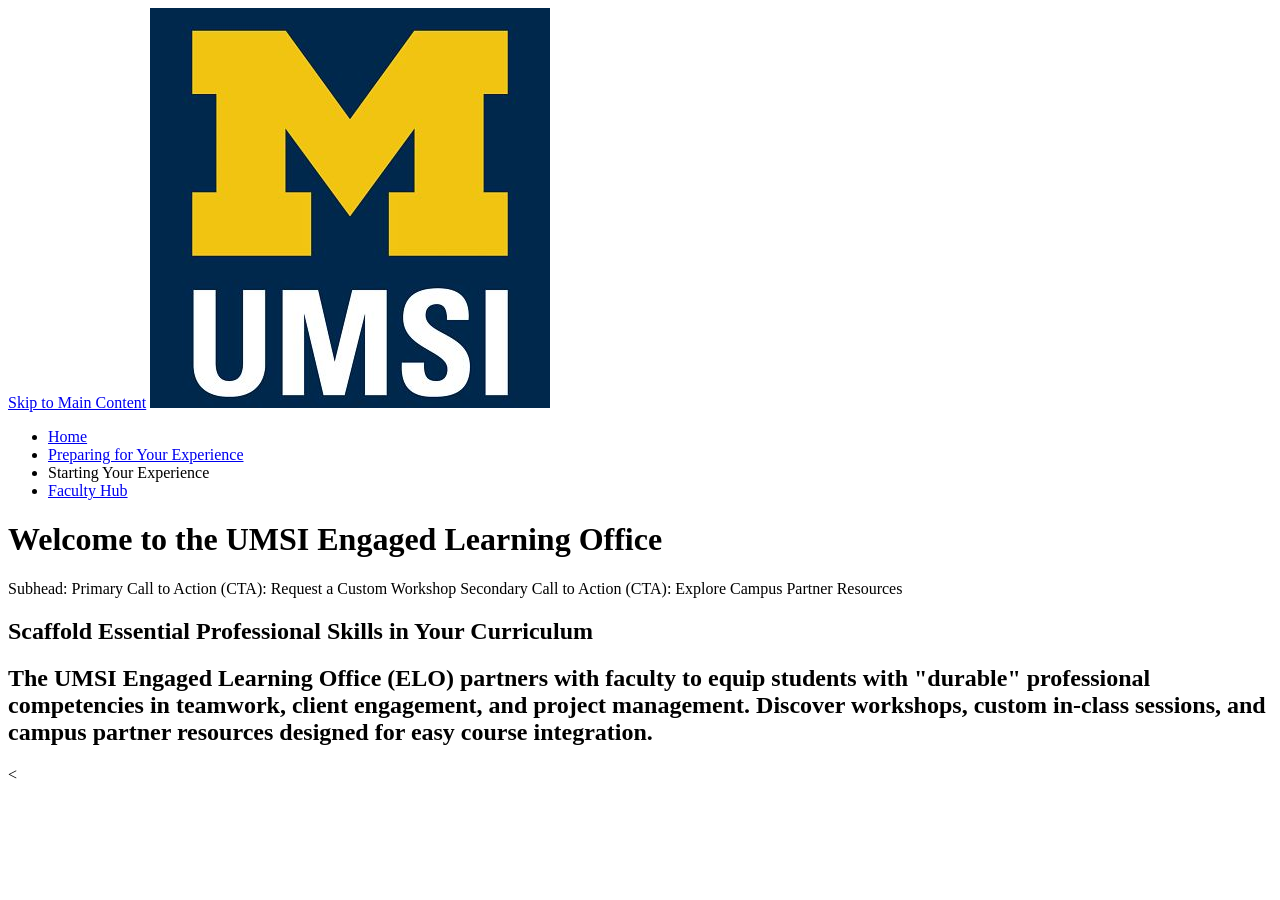
==== faculty.html @ 00170b78 "added faculty.html Started the faculty.html code, currently working on the hero section." ====
<!DOCTYPE html>
<html lang="en">
<head>
    <meta charset="UTF-8">
    <meta name="viewport" content="width=device-width, initial-scale=1.0">
    <title>Faculty Hub: Integrating Engaged Learning into Your Course</title>
</head>
<body>
    <header>
  <a href = "#main">Skip to Main Content</a>
        <img src="images/UMSI_signature_vertical_informal_solidblue.jpg" alt="UMSI Logo">
        <nav>
            <ul>
                <li><a href = "index.html">Home</a></li>
                <li><a href = "prep.html">Preparing for Your Experience</a></li>
                <li><a>Starting Your Experience</a></li>
                <li><a href = "faculty.html">Faculty Hub</a></li>
            </ul>
        </nav>
    <h1>Welcome to the UMSI Engaged Learning Office</h1>

    </header>
Subhead: 
Primary Call to Action (CTA): Request a Custom Workshop
Secondary Call to Action (CTA): Explore Campus Partner Resources

    <section>
        <h1>
            Scaffold Essential Professional Skills in Your Curriculum
        </h1>
        <h2>The UMSI Engaged Learning Office (ELO) partners with faculty to equip students with "durable" professional competencies in teamwork, client engagement, and project management. Discover workshops, custom in-class sessions, and campus partner resources designed for easy course integration.
        </h2>
        <
    </section>
</body>
</html>
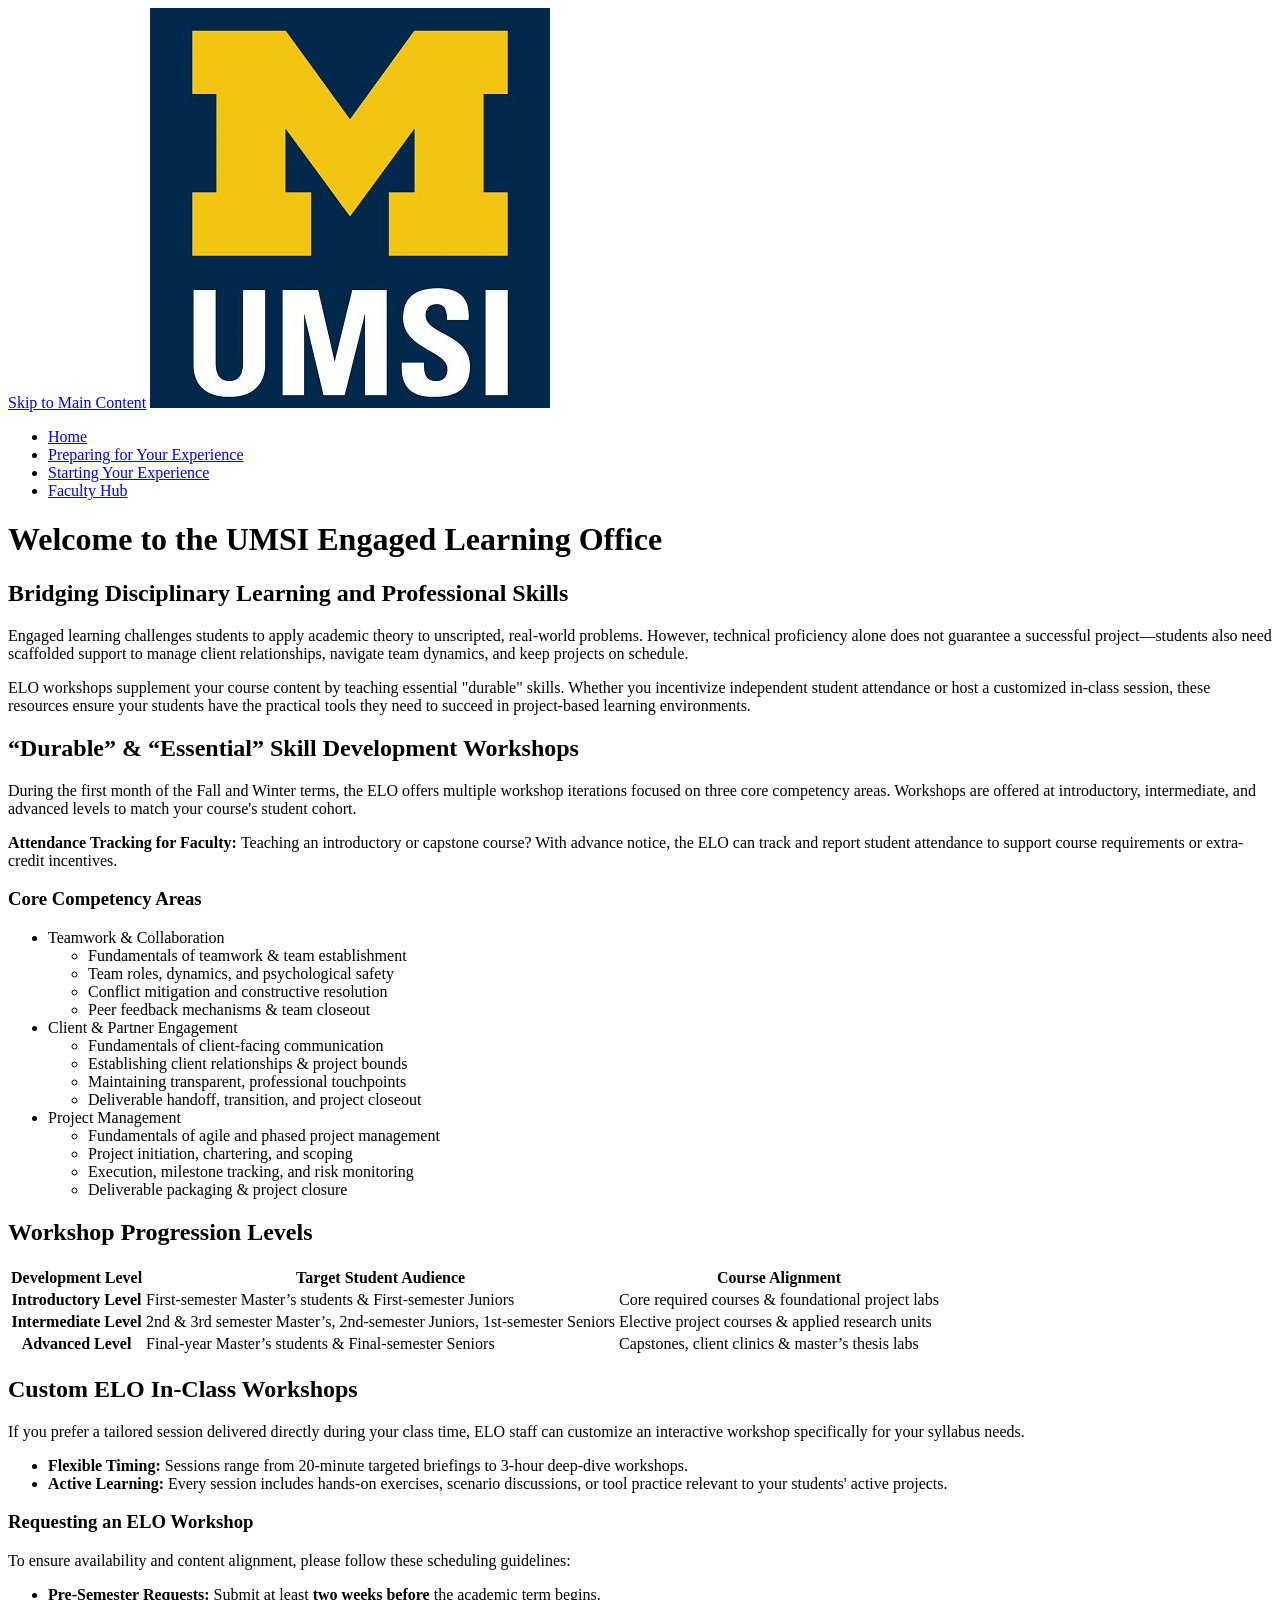
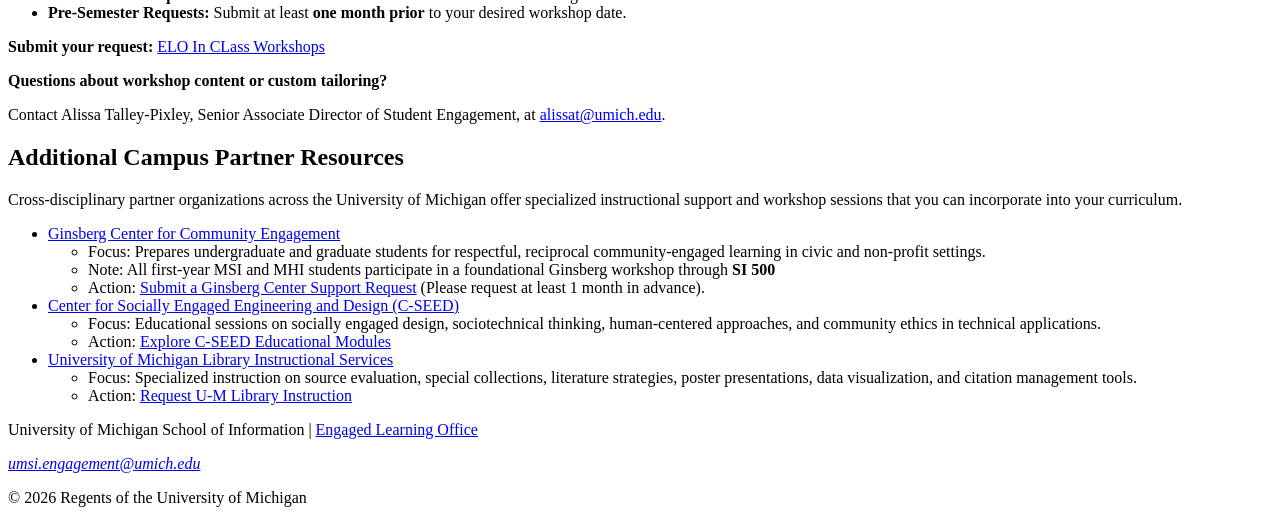
==== commit 7c3bc19b: "Implemented text only of 4 pages Needs images on prep, start, and faculty. Text should be overall sh" ====
--- a/faculty.html
+++ b/faculty.html
@@ -13,24 +13,140 @@
             <ul>
                 <li><a href = "index.html">Home</a></li>
                 <li><a href = "prep.html">Preparing for Your Experience</a></li>
-                <li><a>Starting Your Experience</a></li>
+                <li><a href = "start.html">Starting Your Experience</a></li>
                 <li><a href = "faculty.html">Faculty Hub</a></li>
             </ul>
         </nav>
     <h1>Welcome to the UMSI Engaged Learning Office</h1>
-
     </header>
-Subhead: 
-Primary Call to Action (CTA): Request a Custom Workshop
-Secondary Call to Action (CTA): Explore Campus Partner Resources
+<main id="main">
 
     <section>
-        <h1>
-            Scaffold Essential Professional Skills in Your Curriculum
-        </h1>
-        <h2>The UMSI Engaged Learning Office (ELO) partners with faculty to equip students with "durable" professional competencies in teamwork, client engagement, and project management. Discover workshops, custom in-class sessions, and campus partner resources designed for easy course integration.
-        </h2>
-        <
+        <h2>Bridging Disciplinary Learning and Professional Skills</h2>
+        <p>Engaged learning challenges students to apply academic theory to unscripted, real-world problems. However, technical proficiency alone does not guarantee a successful project—students also need scaffolded support to manage client relationships, navigate team dynamics, and keep projects on schedule.
+        </p>
+        <p>ELO workshops supplement your course content by teaching essential "durable" skills. Whether you incentivize independent student attendance or host a customized in-class session, these resources ensure your students have the practical tools they need to succeed in project-based learning environments.</p>
     </section>
+
+    <section>
+        <h2>“Durable” & “Essential” Skill Development Workshops</h2>
+
+        <p>During the first month of the Fall and Winter terms, the ELO offers multiple workshop iterations focused on three core competency areas. Workshops are offered at introductory, intermediate, and advanced levels to match your course's student cohort.
+        </p>
+        <p><strong>Attendance Tracking for Faculty: </strong>Teaching an introductory or capstone course? With advance notice, the ELO can track and report student attendance to support course requirements or extra-credit incentives.
+        </p>
+
+        <h3>Core Competency Areas</h3>
+        <ul>
+            <li>Teamwork & Collaboration
+                <ul>
+                    <li>Fundamentals of teamwork & team establishment</li>
+                    <li>Team roles, dynamics, and psychological safety</li>
+                    <li>Conflict mitigation and constructive resolution</li>
+                    <li>Peer feedback mechanisms & team closeout</li>
+                </ul>
+            </li>
+            <li>Client & Partner Engagement
+                <ul>
+                    <li>Fundamentals of client-facing communication</li>
+                    <li>Establishing client relationships & project bounds</li>
+                    <li>Maintaining transparent, professional touchpoints</li>
+                    <li>Deliverable handoff, transition, and project closeout</li>
+                </ul>
+            </li>
+            <li>Project Management
+                <ul>
+                    <li>Fundamentals of agile and phased project management</li>
+                    <li>Project initiation, chartering, and scoping</li>
+                    <li>Execution, milestone tracking, and risk monitoring</li>
+                    <li>Deliverable packaging & project closure</li>
+                </ul>
+            </li>
+        </ul>
+    </section>
+
+    <section>
+        <h2>Workshop Progression Levels</h2>
+        <table>
+        <thead>
+          <tr>
+            <th scope="col">Development Level</th>
+            <th scope="col">Target Student Audience</th>
+            <th scope="col">Course Alignment</th>
+          </tr>
+        </thead>
+
+        <tbody>
+          <tr>
+            <th scope="row">Introductory Level</th>
+            <td>First-semester Master’s students & First-semester Juniors</td>
+            <td>Core required courses & foundational project labs</td>
+          </tr>
+
+          <tr>
+            <th scope="row">Intermediate Level</th>
+            <td>2nd & 3rd semester Master’s, 2nd-semester Juniors, 1st-semester Seniors</td>
+            <td>Elective project courses & applied research units</td>
+          </tr>
+          <tr>
+            <th scope="row">Advanced Level</th>
+            <td>Final-year Master’s students & Final-semester Seniors</td>
+            <td>Capstones, client clinics & master’s thesis labs</td>
+          </tr>
+        </tbody>
+      </table>
+    </section>
+
+    <section>
+        <h2>Custom ELO In-Class Workshops</h2>
+        <p>If you prefer a tailored session delivered directly during your class time, ELO staff can customize an interactive workshop specifically for your syllabus needs.</p>
+        <uL>
+            <li><strong>Flexible Timing: </strong>Sessions range from 20-minute targeted briefings to 3-hour deep-dive workshops.</li>
+            <li><strong>Active Learning: </strong>Every session includes hands-on exercises, scenario discussions, or tool practice relevant to your students' active projects.</li>
+        </uL>
+        <h3>Requesting an ELO Workshop</h3>
+        <p>To ensure availability and content alignment, please follow these scheduling guidelines:</p>
+        <uL>
+            <li><strong>Pre-Semester Requests: </strong>Submit at least <strong>two weeks before</strong> the academic term begins.</li>
+            <li><strong>Pre-Semester Requests: </strong>Submit at least <strong>one month prior</strong> to your desired workshop date.</li>
+        </uL>
+
+        <p><strong>Submit your request: </strong><a href ="https://umsi.info/elo-workshops">ELO In CLass Workshops</a></p>
+        <p><strong>Questions about workshop content or custom tailoring?</strong></p>
+        <p>Contact Alissa Talley-Pixley, Senior Associate Director of Student Engagement, at <a href="mailto:alissat@umich.edu">alissat@umich.edu</a>.</p>
+    </section>
+
+    <section>
+        <h2>Additional Campus Partner Resources</h2>
+        <p>Cross-disciplinary partner organizations across the University of Michigan offer specialized instructional support and workshop sessions that you can incorporate into your curriculum.</p>
+        <ul>
+            <li><a href ="https://ginsberg.umich.edu/">Ginsberg Center for Community Engagement</a></li>
+            <ul>
+                <li>Focus: Prepares undergraduate and graduate students for respectful, reciprocal community-engaged learning in civic and non-profit settings.</li>
+                <li>Note: All first-year MSI and MHI students participate in a foundational Ginsberg workshop through <strong>SI 500</strong></li>
+                <li>Action: <a href ="https://ginsberg.umich.edu/">Submit a Ginsberg Center Support Request</a> (Please request at least 1 month in advance).</li>
+            </ul>
+            <li><a href ="https://csed.engin.umich.edu/">Center for Socially Engaged Engineering and Design (C-SEED)</a></li>
+            <ul>
+                <li>Focus: Educational sessions on socially engaged design, sociotechnical thinking, human-centered approaches, and community ethics in technical applications.</li>
+                <li>Action: <a href ="https://www.google.com/search?q=https://cseed.engin.umich.edu">Explore C-SEED Educational Modules</a></li>
+            </ul>
+            <li><a href ="https://www.lib.umich.edu/research-and-scholarship/instruction-and-course-support/">University of Michigan Library Instructional Services</a></li>
+            <ul>
+                <li>Focus: Specialized instruction on source evaluation, special collections, literature strategies, poster presentations, data visualization, and citation management tools.</li>
+                <li>Action: <a href ="https://www.google.com/search?q=https://www.lib.umich.edu/services-and-spaces/instructors">Request U-M Library Instruction</a></li>
+            </ul>
+        </ul>
+    </section>
+    </main>
+
+    <!-- Content taken & modified from UMGPT with the prompt, "for the same content write me some intro content and resources for a prep page using the ELO content below" - this was after I had asked for content for the home page. " UMGPT. (2026). UMGPT ( GPT-5.6 Sol September 7th version) [Large language model]. -->
+     <footer>
+        <p>University of Michigan School of Information | <a href="https://www.si.umich.edu/programs/engaged-learning/about-engaged-learning-office">Engaged Learning Office </a></p>
+      <address>
+        <a href="mailto:umsi.engagement@umich.edu">umsi.engagement@umich.edu</a>
+      </address>
+      <p>&copy; 2026 Regents of the University of Michigan</p>
+    </footer>
 </body>
 </html>
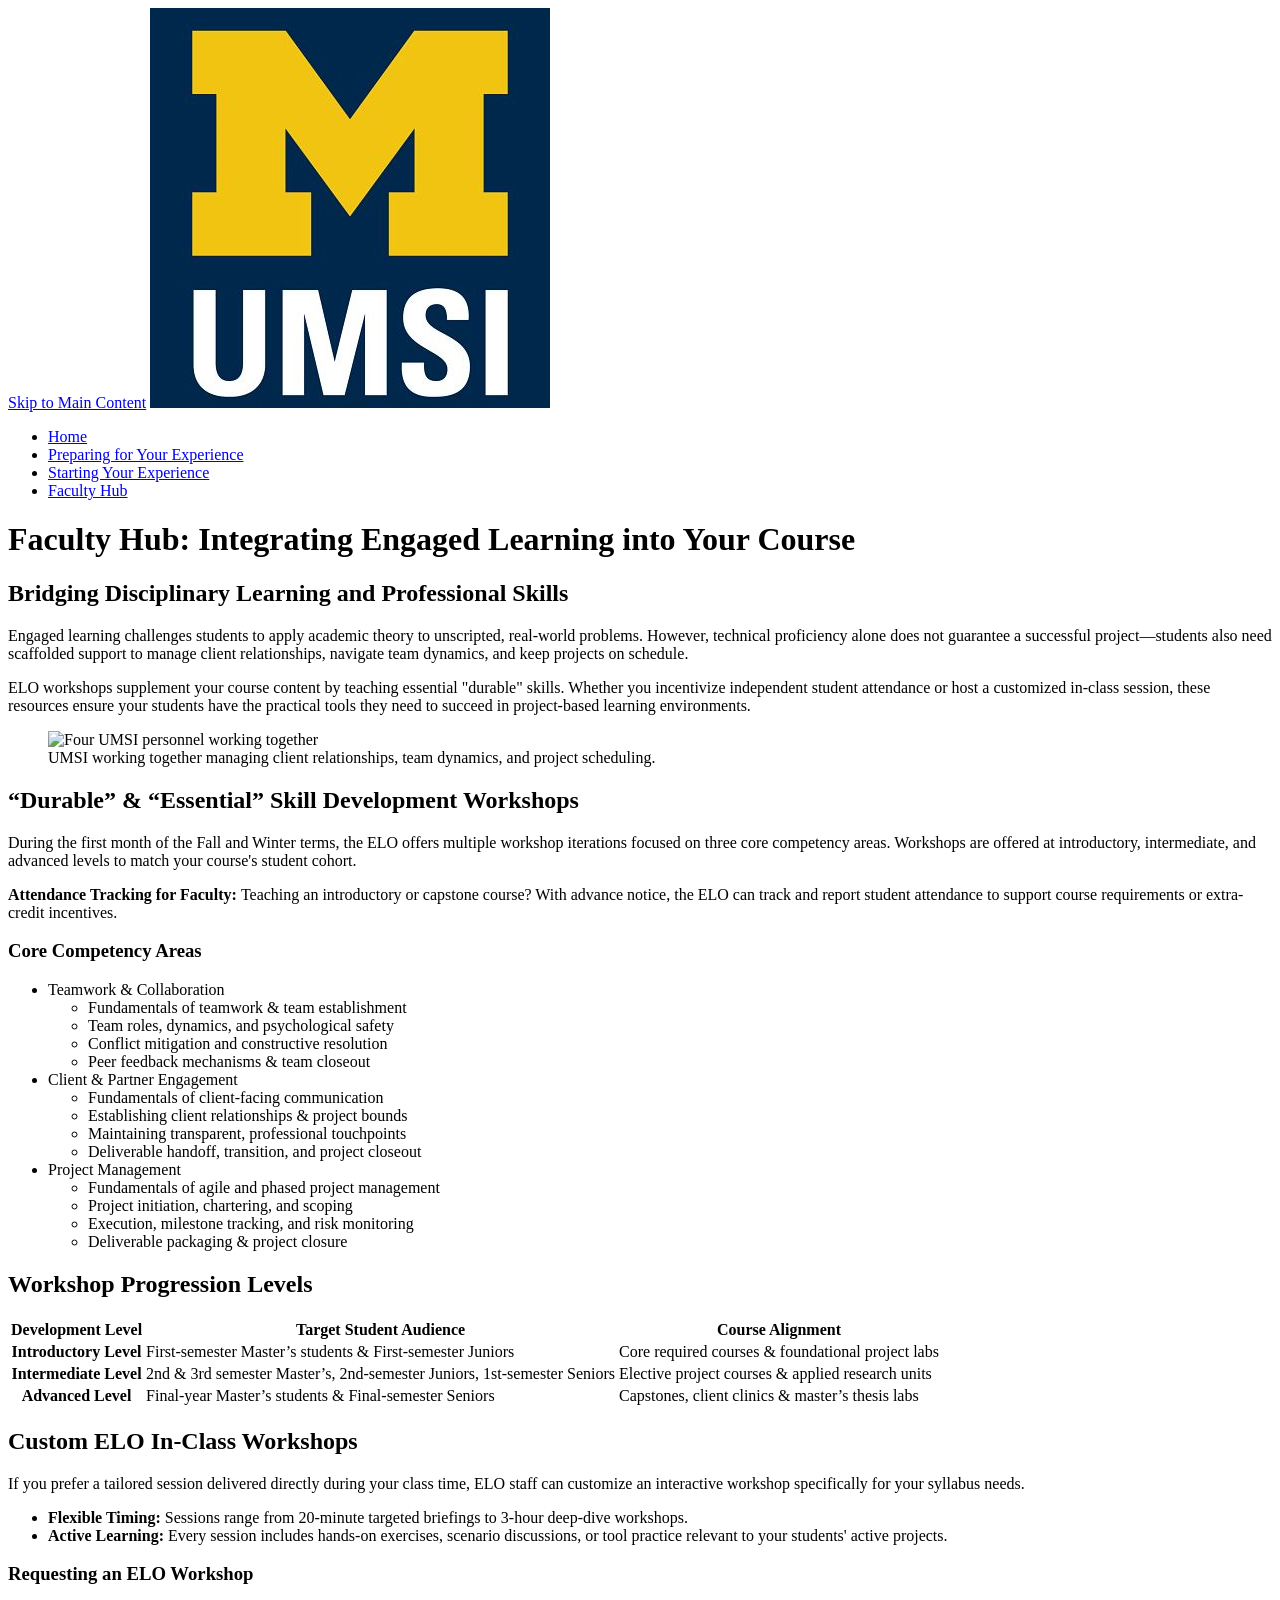
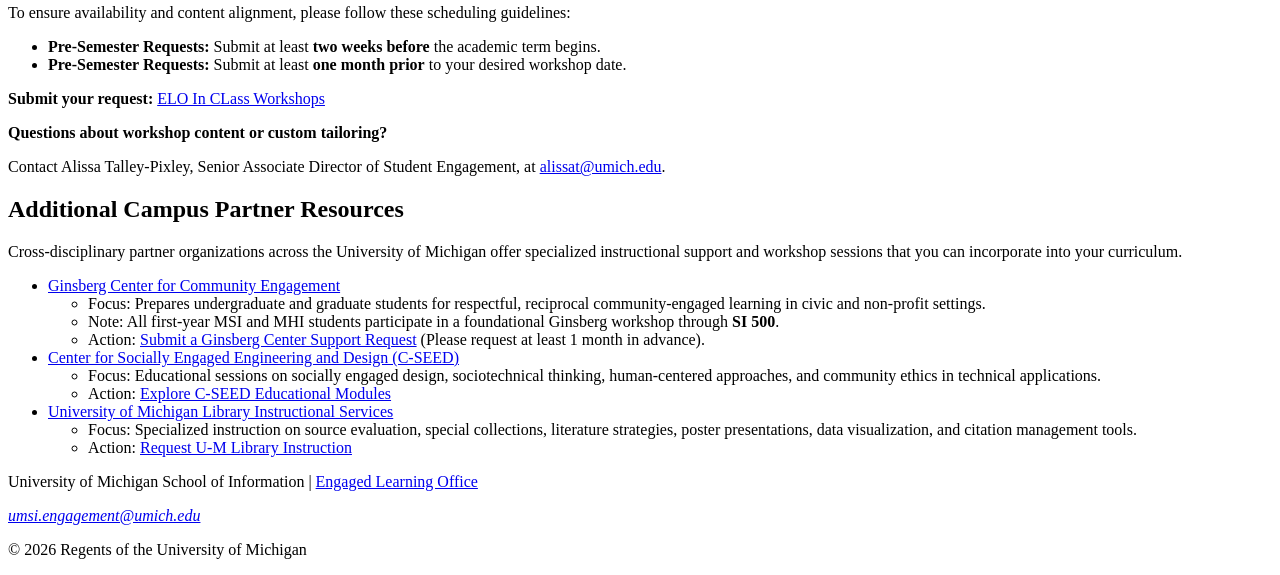
==== commit e56b3278: "Added images, and fixed some accessibility Fixed sublist code, and wave is good. aXe is throwing you" ====
--- a/faculty.html
+++ b/faculty.html
@@ -3,7 +3,7 @@
 <head>
     <meta charset="UTF-8">
     <meta name="viewport" content="width=device-width, initial-scale=1.0">
-    <title>Faculty Hub: Integrating Engaged Learning into Your Course</title>
+    <title>Faculty Hub</title>
 </head>
 <body>
     <header>
@@ -17,7 +17,7 @@
                 <li><a href = "faculty.html">Faculty Hub</a></li>
             </ul>
         </nav>
-    <h1>Welcome to the UMSI Engaged Learning Office</h1>
+    <h1>Faculty Hub: Integrating Engaged Learning into Your Course</h1>
     </header>
 <main id="main">
 
@@ -26,6 +26,17 @@
         <p>Engaged learning challenges students to apply academic theory to unscripted, real-world problems. However, technical proficiency alone does not guarantee a successful project—students also need scaffolded support to manage client relationships, navigate team dynamics, and keep projects on schedule.
         </p>
         <p>ELO workshops supplement your course content by teaching essential "durable" skills. Whether you incentivize independent student attendance or host a customized in-class session, these resources ensure your students have the practical tools they need to succeed in project-based learning environments.</p>
+
+        <figure>
+            <img
+            src="image/UMSI_ASBChineseAmericanMuseumChicago_2026_03.jpg"
+            alt="Four UMSI personnel working together"
+            width="1200"
+            height="800">
+            <figcaption>
+                UMSI working together managing client relationships, team dynamics, and project scheduling.
+            </figcaption>
+        </figure>
     </section>
 
     <section>
@@ -100,16 +111,16 @@
     <section>
         <h2>Custom ELO In-Class Workshops</h2>
         <p>If you prefer a tailored session delivered directly during your class time, ELO staff can customize an interactive workshop specifically for your syllabus needs.</p>
-        <uL>
+        <ul>
             <li><strong>Flexible Timing: </strong>Sessions range from 20-minute targeted briefings to 3-hour deep-dive workshops.</li>
             <li><strong>Active Learning: </strong>Every session includes hands-on exercises, scenario discussions, or tool practice relevant to your students' active projects.</li>
-        </uL>
+        </ul>
         <h3>Requesting an ELO Workshop</h3>
         <p>To ensure availability and content alignment, please follow these scheduling guidelines:</p>
-        <uL>
+        <ul>
             <li><strong>Pre-Semester Requests: </strong>Submit at least <strong>two weeks before</strong> the academic term begins.</li>
             <li><strong>Pre-Semester Requests: </strong>Submit at least <strong>one month prior</strong> to your desired workshop date.</li>
-        </uL>
+        </ul>
 
         <p><strong>Submit your request: </strong><a href ="https://umsi.info/elo-workshops">ELO In CLass Workshops</a></p>
         <p><strong>Questions about workshop content or custom tailoring?</strong></p>
@@ -117,25 +128,31 @@
     </section>
 
     <section>
-        <h2>Additional Campus Partner Resources</h2>
-        <p>Cross-disciplinary partner organizations across the University of Michigan offer specialized instructional support and workshop sessions that you can incorporate into your curriculum.</p>
-        <ul>
-            <li><a href ="https://ginsberg.umich.edu/">Ginsberg Center for Community Engagement</a></li>
+    <h2>Additional Campus Partner Resources</h2>
+    <p>Cross-disciplinary partner organizations across the University of Michigan offer specialized instructional support and workshop sessions that you can incorporate into your curriculum.</p>
+    <ul>
+        <li>
+            <a href="https://ginsberg.umich.edu/">Ginsberg Center for Community Engagement</a>
             <ul>
                 <li>Focus: Prepares undergraduate and graduate students for respectful, reciprocal community-engaged learning in civic and non-profit settings.</li>
-                <li>Note: All first-year MSI and MHI students participate in a foundational Ginsberg workshop through <strong>SI 500</strong></li>
-                <li>Action: <a href ="https://ginsberg.umich.edu/">Submit a Ginsberg Center Support Request</a> (Please request at least 1 month in advance).</li>
+                <li>Note: All first-year MSI and MHI students participate in a foundational Ginsberg workshop through <strong>SI 500</strong>.</li>
+                <li>Action: <a href="https://ginsberg.umich.edu/">Submit a Ginsberg Center Support Request</a> (Please request at least 1 month in advance).</li>
             </ul>
-            <li><a href ="https://csed.engin.umich.edu/">Center for Socially Engaged Engineering and Design (C-SEED)</a></li>
+        </li>
+        <li>
+            <a href="https://csed.engin.umich.edu/">Center for Socially Engaged Engineering and Design (C-SEED)</a>
             <ul>
                 <li>Focus: Educational sessions on socially engaged design, sociotechnical thinking, human-centered approaches, and community ethics in technical applications.</li>
-                <li>Action: <a href ="https://www.google.com/search?q=https://cseed.engin.umich.edu">Explore C-SEED Educational Modules</a></li>
+                <li>Action: <a href="https://csed.engin.umich.edu/">Explore C-SEED Educational Modules</a></li>
             </ul>
-            <li><a href ="https://www.lib.umich.edu/research-and-scholarship/instruction-and-course-support/">University of Michigan Library Instructional Services</a></li>
+        </li>
+        <li>
+            <a href="https://www.lib.umich.edu/research-and-scholarship/instruction-and-course-support/">University of Michigan Library Instructional Services</a>
             <ul>
                 <li>Focus: Specialized instruction on source evaluation, special collections, literature strategies, poster presentations, data visualization, and citation management tools.</li>
-                <li>Action: <a href ="https://www.google.com/search?q=https://www.lib.umich.edu/services-and-spaces/instructors">Request U-M Library Instruction</a></li>
-            </ul>
+                <li>Action: <a href="https://www.lib.umich.edu/services-and-spaces/instructors">Request U-M Library Instruction</a></li>
+                </ul>
+            </li>
         </ul>
     </section>
     </main>
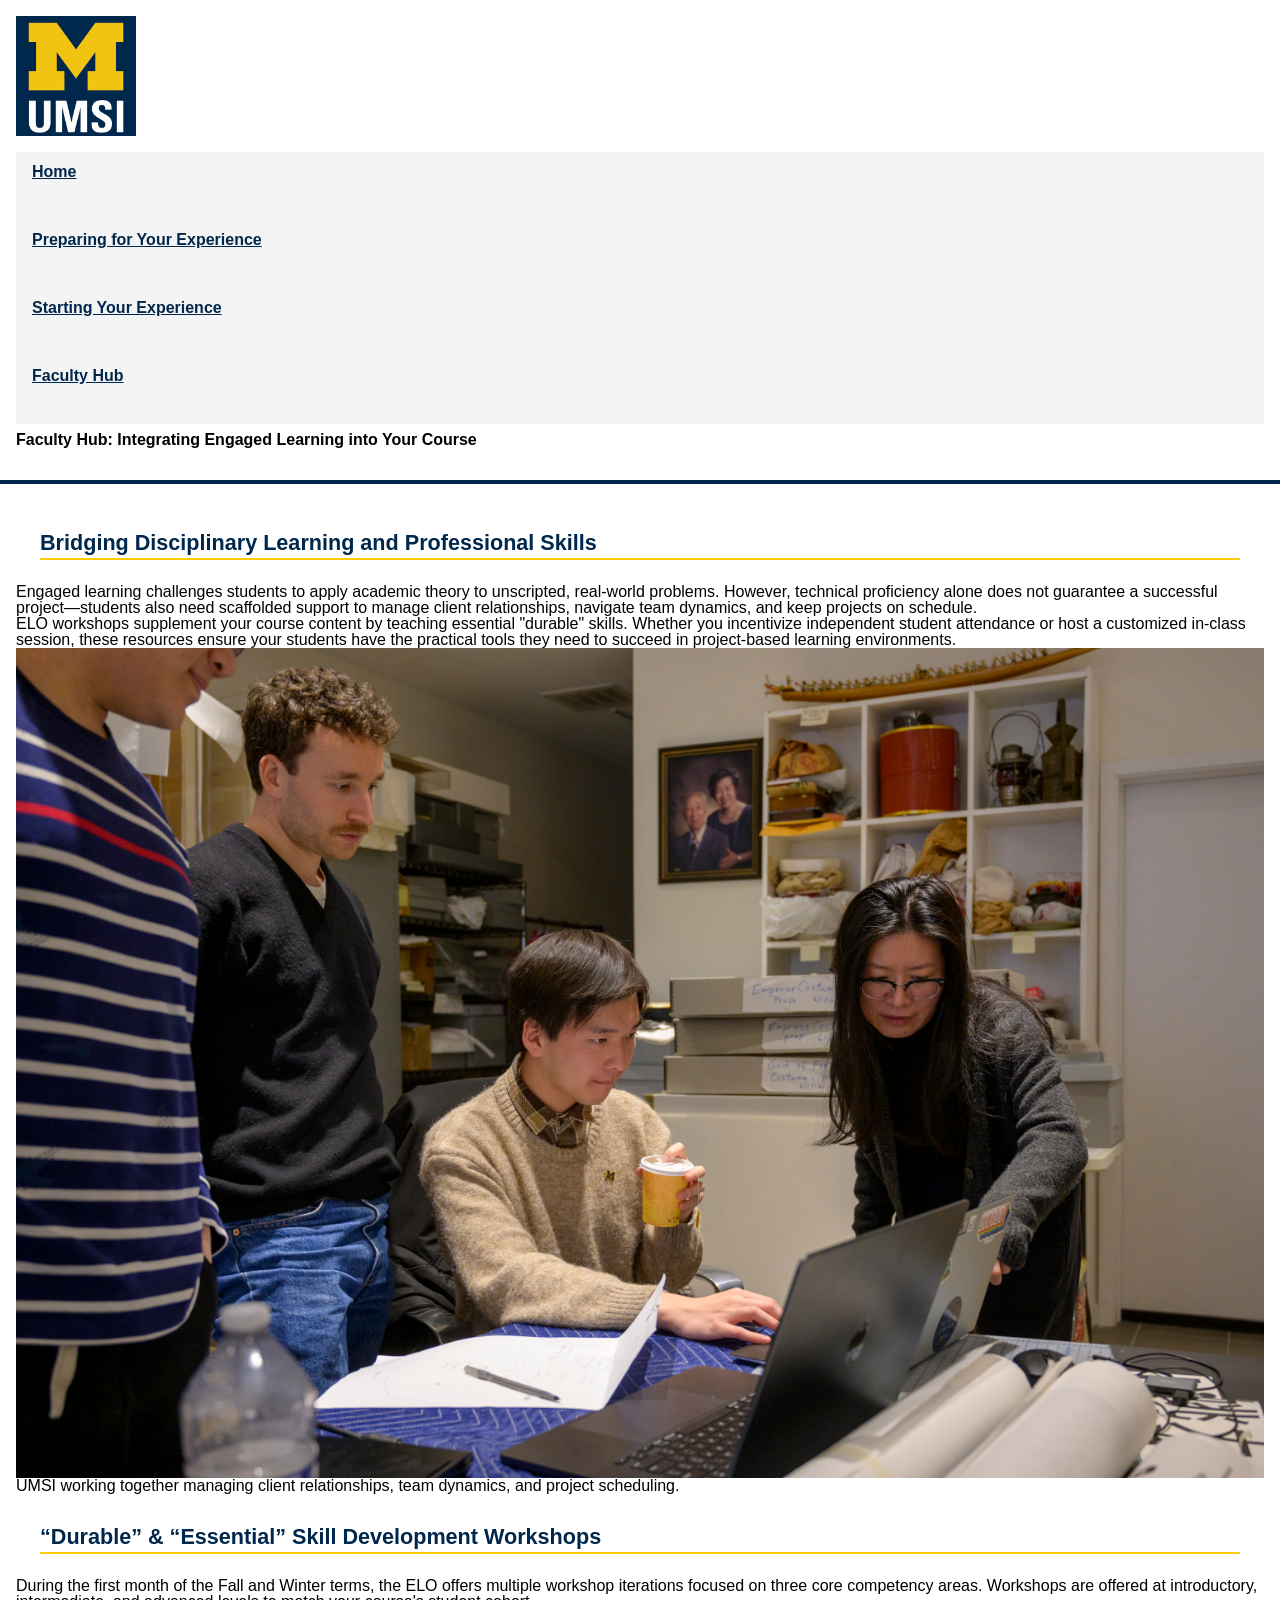
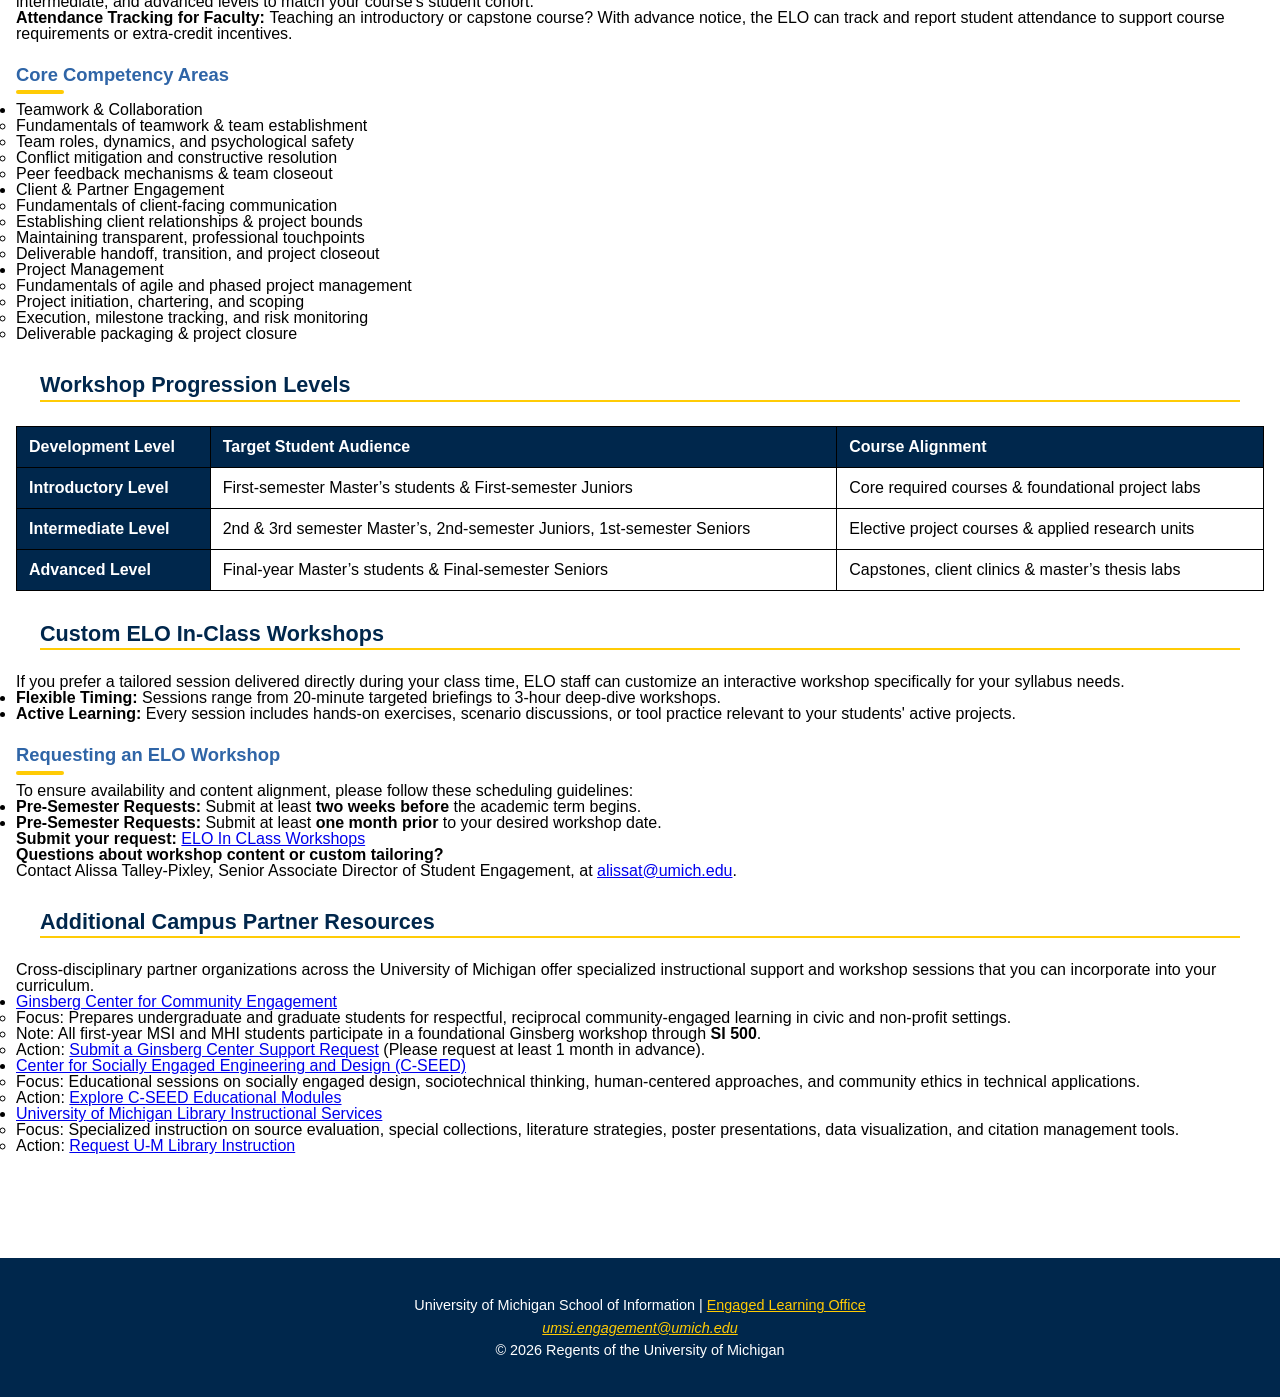
==== commit a917ffc6: "style + minor tweaks tweaks to index and faculty. and styled the website using a css. Flexible desig" ====
--- a/faculty.html
+++ b/faculty.html
@@ -4,6 +4,8 @@
     <meta charset="UTF-8">
     <meta name="viewport" content="width=device-width, initial-scale=1.0">
     <title>Faculty Hub</title>
+    <link rel="stylesheet" href="css/html5reset.css">
+    <link rel="stylesheet" href="css/style.css">
 </head>
 <body>
     <header>
@@ -29,10 +31,8 @@
 
         <figure>
             <img
-            src="image/UMSI_ASBChineseAmericanMuseumChicago_2026_03.jpg"
-            alt="Four UMSI personnel working together"
-            width="1200"
-            height="800">
+            src="images/UMSI_ASBChineseAmericanMuseumChicago_2026_03.jpg"
+            alt="Four UMSI personnel working together">
             <figcaption>
                 UMSI working together managing client relationships, team dynamics, and project scheduling.
             </figcaption>
--- a/css/style.css
+++ b/css/style.css
@@ -0,0 +1,155 @@
+nav a:hover{
+     border: 2px #ffcb05 dotted;
+}
+nav a:focus{
+     border: 2px #ffcb05 dotted;
+}
+
+a[href="#main"]{
+     position: absolute;
+     top: -65rem;
+     background-color: #00274c; /* Umich Blue*/
+     font-weight: bold;
+     color: #ffcb05; /* Michigan Maize */
+}
+
+a[href="#main"]:focus{
+     top: 0;
+}
+
+body {
+     font-size: 1rem;
+     font-family: Arial, Helvetica, sans-serif;
+     margin: 0;
+     padding: 0;
+}
+
+img, iframe {
+     max-width: 100%;
+     display: block;
+}
+
+header {
+     background-color: #ffffff;
+     border-bottom: #00274c solid 0.25rem;
+     padding: 1rem;
+}
+
+header img{
+     max-width: 120px;
+     margin-bottom: 1rem;
+}
+
+h1 {
+     font: 1.75rem #00274c;
+     margin: 0.5rem 0 1rem;
+}
+
+nav ul {
+     list-style: none;
+     padding: 0;
+     margin: 0;
+     display: flex;
+     flex-direction: column;
+}
+
+nav li a {
+     display: block;
+     padding: 0.75rem 1rem;
+     background-color: #f4f4f4;
+     color: #00274c;
+     min-height: 44px;
+     font-weight: bold;
+}
+
+nav li a:hover, nav li a:focus {
+     background-color: #00274c;
+     color: #ffffff;
+}
+
+main {
+     padding: 1.5rem 1rem;
+}
+
+section {
+     margin-bottom: 2rem;
+}
+
+h2 {
+     font-size: 1.35rem;
+     color: #00274c;
+     border-bottom: #ffcb05 0.125rem solid;
+     padding-bottom: 0.25rem;
+     margin: 1.5rem;
+}
+
+h3 {
+     font-size: 1.15rem;
+     color: #2f65a7; /* Secondary Arboretum Blue*/
+}
+
+h3 {
+    position: relative;
+    padding-bottom: 0.5rem;
+    margin-top: 1.5rem;
+}
+
+/* Creates a colored separator bar under every h3 */
+h3::after {
+    content: "";
+    display: block;
+    width: 3rem; /* Adjust length of the bar */
+    height: 0.25rem; /* Thickness of the bar */
+    background-color: #ffcb05; /* UM Maize accent color */
+    margin-top: 0.375rem;
+    border-radius: 2px;
+}
+
+.grid-container {
+     display: grid;
+     grid-template-columns: 1fr;
+     gap: 1.25rem;
+     margin: 1rem;
+}
+
+table {
+     width: 100%;
+     border-collapse: collapse;
+     gap: 1.25rem;
+     margin-top: 1rem;
+}
+
+th, td {
+     padding: 0.75rem;
+     border: 0.1rem solid #000000;
+     text-align: left;
+     font: 0.95rem;
+}
+
+th {
+     background-color: #00274c;
+     color: #ffffff;
+}
+
+footer {
+     background-color: #00274c;
+     color: #000000;
+     text-align: center;
+     padding: 2rem 1rem;
+     margin-top: 3rem;
+     font-size: 0.9rem;
+}
+
+footer p {
+     margin: 0.5rem 0;
+     color: #ffffff;
+}
+
+footer a{
+     color: #ffcb05;
+     text-decoration: underline;
+}
+
+footer a:focus, footer a:hover {
+     color: #ffffff;
+}
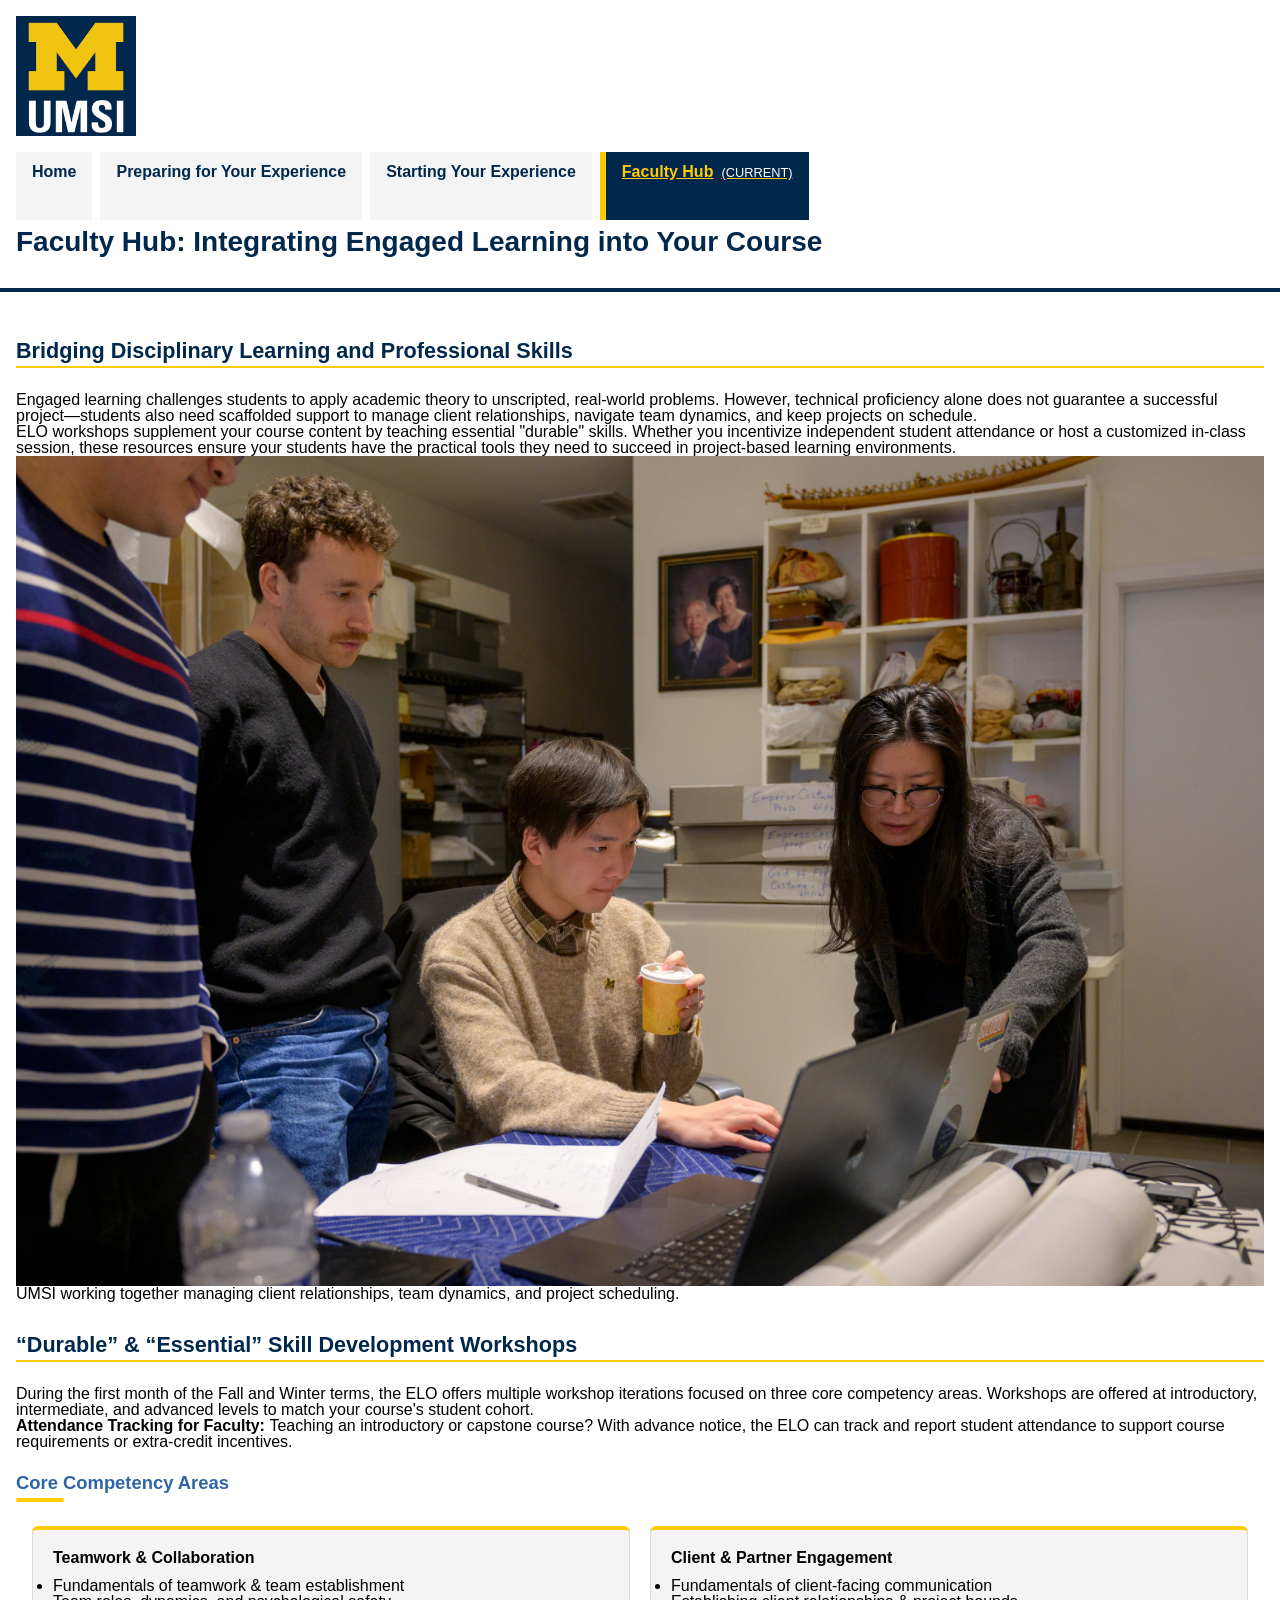
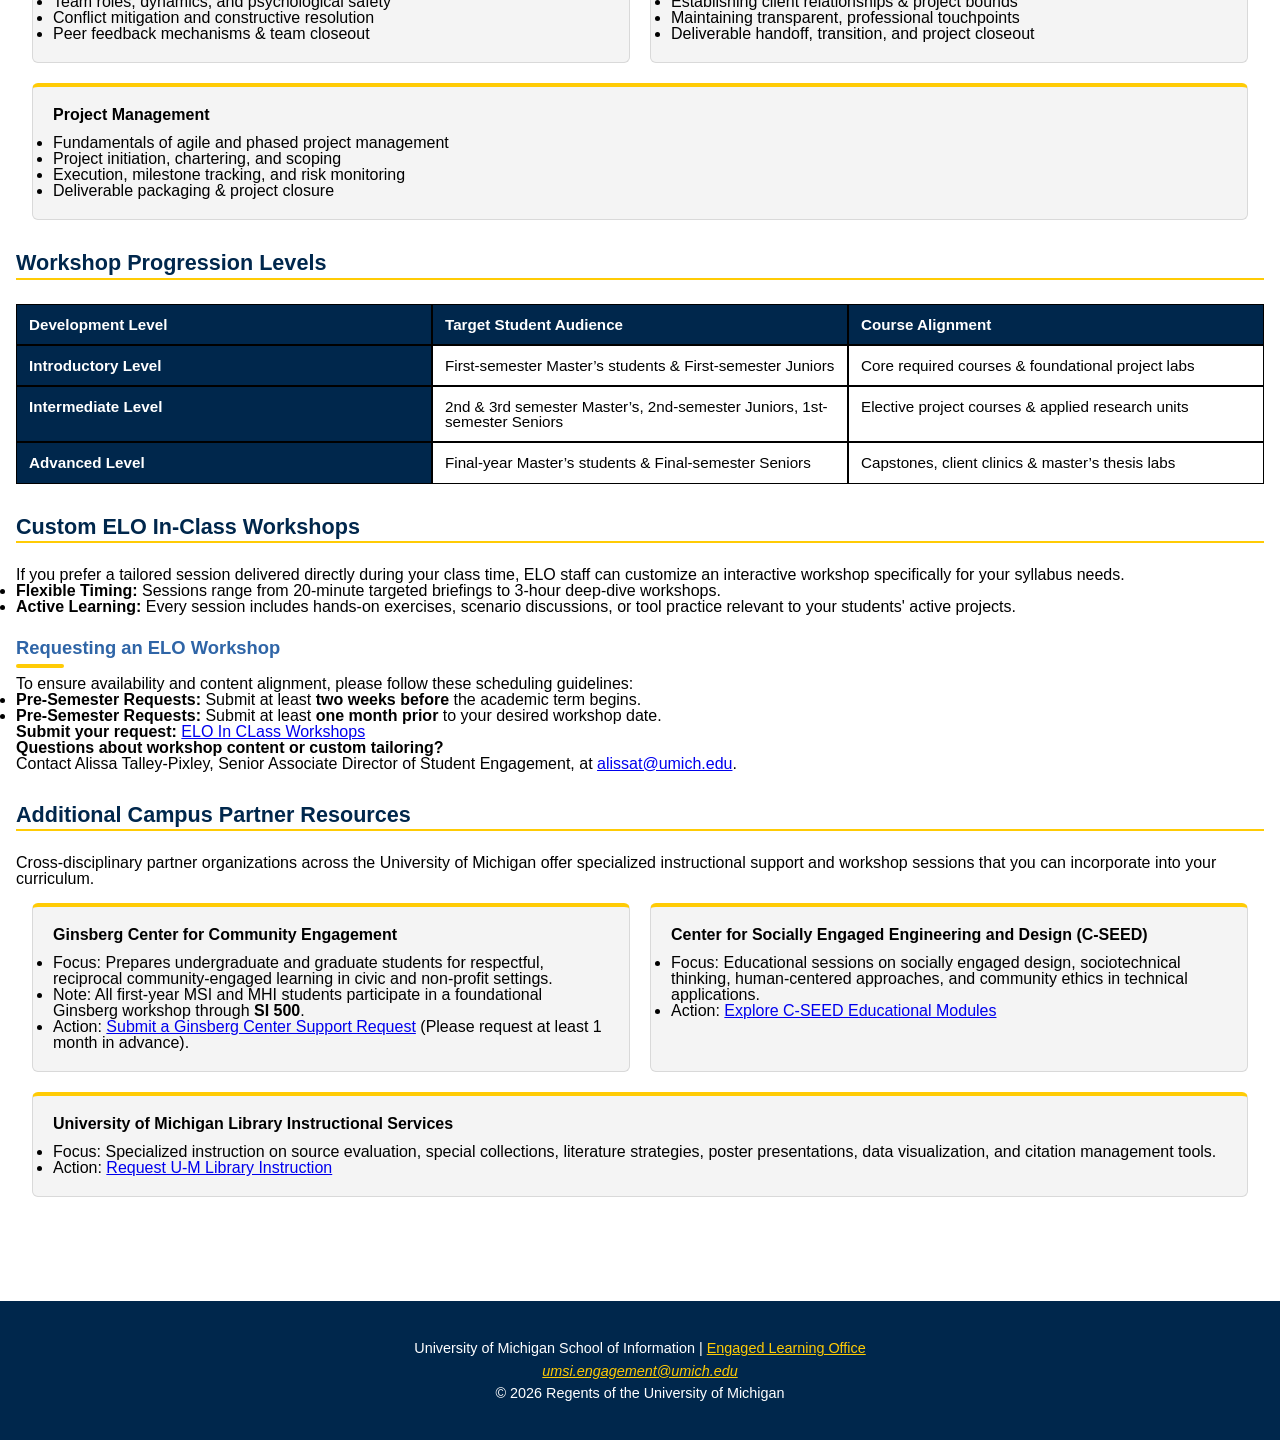
==== commit 64c9a19f: "Add files via upload" ====
--- a/faculty.html
+++ b/faculty.html
@@ -9,161 +9,166 @@
 </head>
 <body>
     <header>
-  <a href = "#main">Skip to Main Content</a>
+        <a href="#main">Skip to Main Content</a>
         <img src="images/UMSI_signature_vertical_informal_solidblue.jpg" alt="UMSI Logo">
         <nav>
             <ul>
-                <li><a href = "index.html">Home</a></li>
-                <li><a href = "prep.html">Preparing for Your Experience</a></li>
-                <li><a href = "start.html">Starting Your Experience</a></li>
-                <li><a href = "faculty.html">Faculty Hub</a></li>
+                <li><a href="index.html">Home</a></li>
+                <li><a href="prep.html">Preparing for Your Experience</a></li>
+                <li><a href="start.html">Starting Your Experience</a></li>
+                <li><a href="faculty.html" aria-current="page">Faculty Hub</a></li>
             </ul>
         </nav>
-    <h1>Faculty Hub: Integrating Engaged Learning into Your Course</h1>
+        <h1>Faculty Hub: Integrating Engaged Learning into Your Course</h1>
     </header>
-<main id="main">
 
-    <section>
-        <h2>Bridging Disciplinary Learning and Professional Skills</h2>
-        <p>Engaged learning challenges students to apply academic theory to unscripted, real-world problems. However, technical proficiency alone does not guarantee a successful project—students also need scaffolded support to manage client relationships, navigate team dynamics, and keep projects on schedule.
-        </p>
-        <p>ELO workshops supplement your course content by teaching essential "durable" skills. Whether you incentivize independent student attendance or host a customized in-class session, these resources ensure your students have the practical tools they need to succeed in project-based learning environments.</p>
+    <main id="main">
+        <section>
+            <h2>Bridging Disciplinary Learning and Professional Skills</h2>
+            <div>
+                <p>Engaged learning challenges students to apply academic theory to unscripted, real-world problems. However, technical proficiency alone does not guarantee a successful project—students also need scaffolded support to manage client relationships, navigate team dynamics, and keep projects on schedule.</p>
+                <p>ELO workshops supplement your course content by teaching essential "durable" skills. Whether you incentivize independent student attendance or host a customized in-class session, these resources ensure your students have the practical tools they need to succeed in project-based learning environments.</p>
+                <figure>
+                    <img src="images/UMSI_ASBChineseAmericanMuseumChicago_2026_03.jpg" alt="Four UMSI personnel working together">
+                    <figcaption>
+                        UMSI working together managing client relationships, team dynamics, and project scheduling.
+                    </figcaption>
+                </figure>
+            </div>
+        </section>
 
-        <figure>
-            <img
-            src="images/UMSI_ASBChineseAmericanMuseumChicago_2026_03.jpg"
-            alt="Four UMSI personnel working together">
-            <figcaption>
-                UMSI working together managing client relationships, team dynamics, and project scheduling.
-            </figcaption>
-        </figure>
-    </section>
+        <section>
+            <h2>“Durable” & “Essential” Skill Development Workshops</h2>
+            <p>During the first month of the Fall and Winter terms, the ELO offers multiple workshop iterations focused on three core competency areas. Workshops are offered at introductory, intermediate, and advanced levels to match your course's student cohort.</p>
+            <p><strong>Attendance Tracking for Faculty: </strong>Teaching an introductory or capstone course? With advance notice, the ELO can track and report student attendance to support course requirements or extra-credit incentives.</p>
 
-    <section>
-        <h2>“Durable” & “Essential” Skill Development Workshops</h2>
+            <h3>Core Competency Areas</h3>
+            <div class="grid-container">
+                <div class="grid-card">
+                    <strong>Teamwork & Collaboration</strong>
+                    <ul>
+                        <li>Fundamentals of teamwork & team establishment</li>
+                        <li>Team roles, dynamics, and psychological safety</li>
+                        <li>Conflict mitigation and constructive resolution</li>
+                        <li>Peer feedback mechanisms & team closeout</li>
+                    </ul>
+                </div>
 
-        <p>During the first month of the Fall and Winter terms, the ELO offers multiple workshop iterations focused on three core competency areas. Workshops are offered at introductory, intermediate, and advanced levels to match your course's student cohort.
-        </p>
-        <p><strong>Attendance Tracking for Faculty: </strong>Teaching an introductory or capstone course? With advance notice, the ELO can track and report student attendance to support course requirements or extra-credit incentives.
-        </p>
+                <div class="grid-card">
+                    <strong>Client & Partner Engagement</strong>
+                    <ul>
+                        <li>Fundamentals of client-facing communication</li>
+                        <li>Establishing client relationships & project bounds</li>
+                        <li>Maintaining transparent, professional touchpoints</li>
+                        <li>Deliverable handoff, transition, and project closeout</li>
+                    </ul>
+                </div>
 
-        <h3>Core Competency Areas</h3>
-        <ul>
-            <li>Teamwork & Collaboration
-                <ul>
-                    <li>Fundamentals of teamwork & team establishment</li>
-                    <li>Team roles, dynamics, and psychological safety</li>
-                    <li>Conflict mitigation and constructive resolution</li>
-                    <li>Peer feedback mechanisms & team closeout</li>
-                </ul>
-            </li>
-            <li>Client & Partner Engagement
-                <ul>
-                    <li>Fundamentals of client-facing communication</li>
-                    <li>Establishing client relationships & project bounds</li>
-                    <li>Maintaining transparent, professional touchpoints</li>
-                    <li>Deliverable handoff, transition, and project closeout</li>
-                </ul>
-            </li>
-            <li>Project Management
-                <ul>
-                    <li>Fundamentals of agile and phased project management</li>
-                    <li>Project initiation, chartering, and scoping</li>
-                    <li>Execution, milestone tracking, and risk monitoring</li>
-                    <li>Deliverable packaging & project closure</li>
-                </ul>
-            </li>
-        </ul>
-    </section>
+                <div class="grid-card">
+                    <strong>Project Management</strong>
+                    <ul>
+                        <li>Fundamentals of agile and phased project management</li>
+                        <li>Project initiation, chartering, and scoping</li>
+                        <li>Execution, milestone tracking, and risk monitoring</li>
+                        <li>Deliverable packaging & project closure</li>
+                    </ul>
+                </div>
+            </div>
+        </section>
 
-    <section>
-        <h2>Workshop Progression Levels</h2>
-        <table>
-        <thead>
-          <tr>
-            <th scope="col">Development Level</th>
-            <th scope="col">Target Student Audience</th>
-            <th scope="col">Course Alignment</th>
-          </tr>
-        </thead>
+        <section>
+            <h2>Workshop Progression Levels</h2>
+            <table>
+                <thead>
+                    <tr>
+                        <th scope="col">Development Level</th>
+                        <th scope="col">Target Student Audience</th>
+                        <th scope="col">Course Alignment</th>
+                    </tr>
+                </thead>
 
-        <tbody>
-          <tr>
-            <th scope="row">Introductory Level</th>
-            <td>First-semester Master’s students & First-semester Juniors</td>
-            <td>Core required courses & foundational project labs</td>
-          </tr>
+                <tbody>
+                    <tr>
+                        <th scope="row">Introductory Level</th>
+                        <td>First-semester Master’s students & First-semester Juniors</td>
+                        <td>Core required courses & foundational project labs</td>
+                    </tr>
 
-          <tr>
-            <th scope="row">Intermediate Level</th>
-            <td>2nd & 3rd semester Master’s, 2nd-semester Juniors, 1st-semester Seniors</td>
-            <td>Elective project courses & applied research units</td>
-          </tr>
-          <tr>
-            <th scope="row">Advanced Level</th>
-            <td>Final-year Master’s students & Final-semester Seniors</td>
-            <td>Capstones, client clinics & master’s thesis labs</td>
-          </tr>
-        </tbody>
-      </table>
-    </section>
+                    <tr>
+                        <th scope="row">Intermediate Level</th>
+                        <td>2nd & 3rd semester Master’s, 2nd-semester Juniors, 1st-semester Seniors</td>
+                        <td>Elective project courses & applied research units</td>
+                    </tr>
+                    <tr>
+                        <th scope="row">Advanced Level</th>
+                        <td>Final-year Master’s students & Final-semester Seniors</td>
+                        <td>Capstones, client clinics & master’s thesis labs</td>
+                    </tr>
+                </tbody>
+            </table>
+        </section>
 
-    <section>
-        <h2>Custom ELO In-Class Workshops</h2>
-        <p>If you prefer a tailored session delivered directly during your class time, ELO staff can customize an interactive workshop specifically for your syllabus needs.</p>
-        <ul>
-            <li><strong>Flexible Timing: </strong>Sessions range from 20-minute targeted briefings to 3-hour deep-dive workshops.</li>
-            <li><strong>Active Learning: </strong>Every session includes hands-on exercises, scenario discussions, or tool practice relevant to your students' active projects.</li>
-        </ul>
-        <h3>Requesting an ELO Workshop</h3>
-        <p>To ensure availability and content alignment, please follow these scheduling guidelines:</p>
-        <ul>
-            <li><strong>Pre-Semester Requests: </strong>Submit at least <strong>two weeks before</strong> the academic term begins.</li>
-            <li><strong>Pre-Semester Requests: </strong>Submit at least <strong>one month prior</strong> to your desired workshop date.</li>
-        </ul>
+        <section>
+            <h2>Custom ELO In-Class Workshops</h2>
+            <p>If you prefer a tailored session delivered directly during your class time, ELO staff can customize an interactive workshop specifically for your syllabus needs.</p>
+            <ul>
+                <li><strong>Flexible Timing: </strong>Sessions range from 20-minute targeted briefings to 3-hour deep-dive workshops.</li>
+                <li><strong>Active Learning: </strong>Every session includes hands-on exercises, scenario discussions, or tool practice relevant to your students' active projects.</li>
+            </ul>
+            <h3>Requesting an ELO Workshop</h3>
+            <p>To ensure availability and content alignment, please follow these scheduling guidelines:</p>
+            <ul>
+                <li><strong>Pre-Semester Requests: </strong>Submit at least <strong>two weeks before</strong> the academic term begins.</li>
+                <li><strong>Pre-Semester Requests: </strong>Submit at least <strong>one month prior</strong> to your desired workshop date.</li>
+            </ul>
 
-        <p><strong>Submit your request: </strong><a href ="https://umsi.info/elo-workshops">ELO In CLass Workshops</a></p>
-        <p><strong>Questions about workshop content or custom tailoring?</strong></p>
-        <p>Contact Alissa Talley-Pixley, Senior Associate Director of Student Engagement, at <a href="mailto:alissat@umich.edu">alissat@umich.edu</a>.</p>
-    </section>
+            <p><strong>Submit your request: </strong><a href="https://umsi.info/elo-workshops">ELO In CLass Workshops</a></p>
+            <p><strong>Questions about workshop content or custom tailoring?</strong></p>
+            <p>Contact Alissa Talley-Pixley, Senior Associate Director of Student Engagement, at <a href="mailto:alissat@umich.edu">alissat@umich.edu</a>.</p>
+        </section>
 
-    <section>
-    <h2>Additional Campus Partner Resources</h2>
-    <p>Cross-disciplinary partner organizations across the University of Michigan offer specialized instructional support and workshop sessions that you can incorporate into your curriculum.</p>
-    <ul>
-        <li>
-            <a href="https://ginsberg.umich.edu/">Ginsberg Center for Community Engagement</a>
-            <ul>
-                <li>Focus: Prepares undergraduate and graduate students for respectful, reciprocal community-engaged learning in civic and non-profit settings.</li>
-                <li>Note: All first-year MSI and MHI students participate in a foundational Ginsberg workshop through <strong>SI 500</strong>.</li>
-                <li>Action: <a href="https://ginsberg.umich.edu/">Submit a Ginsberg Center Support Request</a> (Please request at least 1 month in advance).</li>
-            </ul>
-        </li>
-        <li>
-            <a href="https://csed.engin.umich.edu/">Center for Socially Engaged Engineering and Design (C-SEED)</a>
-            <ul>
-                <li>Focus: Educational sessions on socially engaged design, sociotechnical thinking, human-centered approaches, and community ethics in technical applications.</li>
-                <li>Action: <a href="https://csed.engin.umich.edu/">Explore C-SEED Educational Modules</a></li>
-            </ul>
-        </li>
-        <li>
-            <a href="https://www.lib.umich.edu/research-and-scholarship/instruction-and-course-support/">University of Michigan Library Instructional Services</a>
-            <ul>
-                <li>Focus: Specialized instruction on source evaluation, special collections, literature strategies, poster presentations, data visualization, and citation management tools.</li>
-                <li>Action: <a href="https://www.lib.umich.edu/services-and-spaces/instructors">Request U-M Library Instruction</a></li>
-                </ul>
-            </li>
-        </ul>
-    </section>
+        <section>
+            <h2>Additional Campus Partner Resources</h2>
+            <p>Cross-disciplinary partner organizations across the University of Michigan offer specialized instructional support and workshop sessions that you can incorporate into your curriculum.</p>
+            <div class="grid-container">
+                <div class="grid-card">
+                    <strong>Ginsberg Center for Community Engagement</strong>
+                    <ul>
+                        <li>Focus: Prepares undergraduate and graduate students for respectful, reciprocal community-engaged learning in civic and non-profit settings.</li>
+                        <li>Note: All first-year MSI and MHI students participate in a foundational Ginsberg workshop through <strong>SI 500</strong>.</li>
+                        <li>Action: <a href="https://ginsberg.umich.edu/">Submit a Ginsberg Center Support Request</a> (Please request at least 1 month in advance).</li>
+                    </ul>
+                </div>
+
+                <div class="grid-card">
+                    <strong>Center for Socially Engaged Engineering and Design (C-SEED)</strong>
+                    <ul>
+                        <li>Focus: Educational sessions on socially engaged design, sociotechnical thinking, human-centered approaches, and community ethics in technical applications.</li>
+                        <li>Action: <a href="https://csed.engin.umich.edu/">Explore C-SEED Educational Modules</a></li>
+                    </ul>
+                </div>
+
+                <div class="grid-card">
+                    <strong>University of Michigan Library Instructional Services</strong>
+                    <ul>
+                        <li>Focus: Specialized instruction on source evaluation, special collections, literature strategies, poster presentations, data visualization, and citation management tools.</li>
+                        <li>Action: <a href="https://www.lib.umich.edu/services-and-spaces/instructors">Request U-M Library Instruction</a></li>
+                    </ul>
+                </div>
+            </div>
+        </section>
     </main>
 
     <!-- Content taken & modified from UMGPT with the prompt, "for the same content write me some intro content and resources for a prep page using the ELO content below" - this was after I had asked for content for the home page. " UMGPT. (2026). UMGPT ( GPT-5.6 Sol September 7th version) [Large language model]. -->
-     <footer>
+    <footer>
         <p>University of Michigan School of Information | <a href="https://www.si.umich.edu/programs/engaged-learning/about-engaged-learning-office">Engaged Learning Office </a></p>
-      <address>
-        <a href="mailto:umsi.engagement@umich.edu">umsi.engagement@umich.edu</a>
-      </address>
-      <p>&copy; 2026 Regents of the University of Michigan</p>
+        <address>
+            <a href="mailto:umsi.engagement@umich.edu">umsi.engagement@umich.edu</a>
+        </address> <!-- Content taken & modified from codexworld to display dynamic year in copyright. -->
+        <p>&copy; <span id="year"></span> Regents of the University of Michigan</p>
     </footer>
 </body>
+<script>
+  document.getElementById("year").innerHTML = new Date().getFullYear();
+</script>
 </html>
--- a/css/style.css
+++ b/css/style.css
@@ -1,19 +1,20 @@
-nav a:hover{
+nav a:hover {
      border: 2px #ffcb05 dotted;
 }
-nav a:focus{
+
+nav a:focus {
      border: 2px #ffcb05 dotted;
 }
 
-a[href="#main"]{
+a[href="#main"] {
      position: absolute;
      top: -65rem;
-     background-color: #00274c; /* Umich Blue*/
+     background-color: #00274c; /* Umich Blue */
      font-weight: bold;
      color: #ffcb05; /* Michigan Maize */
 }
 
-a[href="#main"]:focus{
+a[href="#main"]:focus {
      top: 0;
 }
 
@@ -35,13 +36,14 @@
      padding: 1rem;
 }
 
-header img{
+header img {
      max-width: 120px;
      margin-bottom: 1rem;
 }
 
 h1 {
-     font: 1.75rem #00274c;
+     font-size: 1.75rem;
+     color: #00274c;
      margin: 0.5rem 0 1rem;
 }
 
@@ -51,6 +53,7 @@
      margin: 0;
      display: flex;
      flex-direction: column;
+     gap: 0.25rem;
 }
 
 nav li a {
@@ -60,11 +63,30 @@
      color: #00274c;
      min-height: 44px;
      font-weight: bold;
+     text-decoration: none;
 }
 
 nav li a:hover, nav li a:focus {
      background-color: #00274c;
      color: #ffffff;
+}
+
+/* Content taken & modified from Gemini with the prompt, "Write me the CSS to indicate the current page (Active page) with in the links in the navigation. 
+Gemini. (2026). Gemini.*/
+nav li a[aria-current="page"] {
+     background-color: #00274c;
+     color: #ffcb05;
+     border-left: 6px solid #ffcb05;
+     text-decoration: underline;
+}
+
+nav li a[aria-current="page"]::after {
+     content: "(current)";
+     font-size: 0.8rem;
+     font-weight: normal;
+     text-transform: uppercase;
+     color: #ffffff;
+     margin-left: 0.5rem;
 }
 
 main {
@@ -80,29 +102,26 @@
      color: #00274c;
      border-bottom: #ffcb05 0.125rem solid;
      padding-bottom: 0.25rem;
-     margin: 1.5rem;
+     margin: 1.5rem 0;
 }
 
 h3 {
      font-size: 1.15rem;
-     color: #2f65a7; /* Secondary Arboretum Blue*/
-}
-
-h3 {
-    position: relative;
-    padding-bottom: 0.5rem;
-    margin-top: 1.5rem;
+     color: #2f65a7; /* Secondary Arboretum Blue */
+     position: relative;
+     padding-bottom: 0.5rem;
+     margin-top: 1.5rem;
 }
 
 /* Creates a colored separator bar under every h3 */
 h3::after {
-    content: "";
-    display: block;
-    width: 3rem; /* Adjust length of the bar */
-    height: 0.25rem; /* Thickness of the bar */
-    background-color: #ffcb05; /* UM Maize accent color */
-    margin-top: 0.375rem;
-    border-radius: 2px;
+     content: "";
+     display: block;
+     width: 3rem; /* Adjust length of the bar */
+     height: 0.25rem; /* Thickness of the bar */
+     background-color: #ffcb05; /* UM Maize accent color */
+     margin-top: 0.375rem;
+     border-radius: 2px;
 }
 
 .grid-container {
@@ -112,18 +131,42 @@
      margin: 1rem;
 }
 
+.grid-card {
+     background-color: #f4f4f4;
+     border: 1px solid #d9d9d9;
+     border-top: 4px solid #ffcb05;
+     border-radius: 6px;
+     padding: 1.25rem;
+     display: grid;
+     grid-template-columns: 1fr;
+     align-content: start;
+     gap: 0.75rem;
+}
+
+.grid-card h3 {
+     margin-top: 0;
+}
+
 table {
+     display: grid;
+     grid-template-columns: 1fr;
      width: 100%;
      border-collapse: collapse;
-     gap: 1.25rem;
+     gap: 0;
      margin-top: 1rem;
+}
+
+tr {
+     width: 100%;
+     display: grid;
+     grid-template-columns: 1fr 1fr 1fr;
 }
 
 th, td {
      padding: 0.75rem;
      border: 0.1rem solid #000000;
      text-align: left;
-     font: 0.95rem;
+     font-size: 0.95rem;
 }
 
 th {
@@ -133,7 +176,7 @@
 
 footer {
      background-color: #00274c;
-     color: #000000;
+     color: #ffffff;
      text-align: center;
      padding: 2rem 1rem;
      margin-top: 3rem;
@@ -145,11 +188,27 @@
      color: #ffffff;
 }
 
-footer a{
+footer a {
      color: #ffcb05;
      text-decoration: underline;
 }
 
 footer a:focus, footer a:hover {
      color: #ffffff;
+}
+
+@media screen and (min-width: 800px) {
+     nav ul {
+          flex-direction: row;
+          flex-wrap: wrap;
+          gap: 0.5rem;
+     }
+
+     .grid-container {
+          grid-template-columns: 1fr 1fr;
+     }
+
+     .grid-card:nth-child(odd):last-child {
+          grid-column: span 2;
+     }
 }
